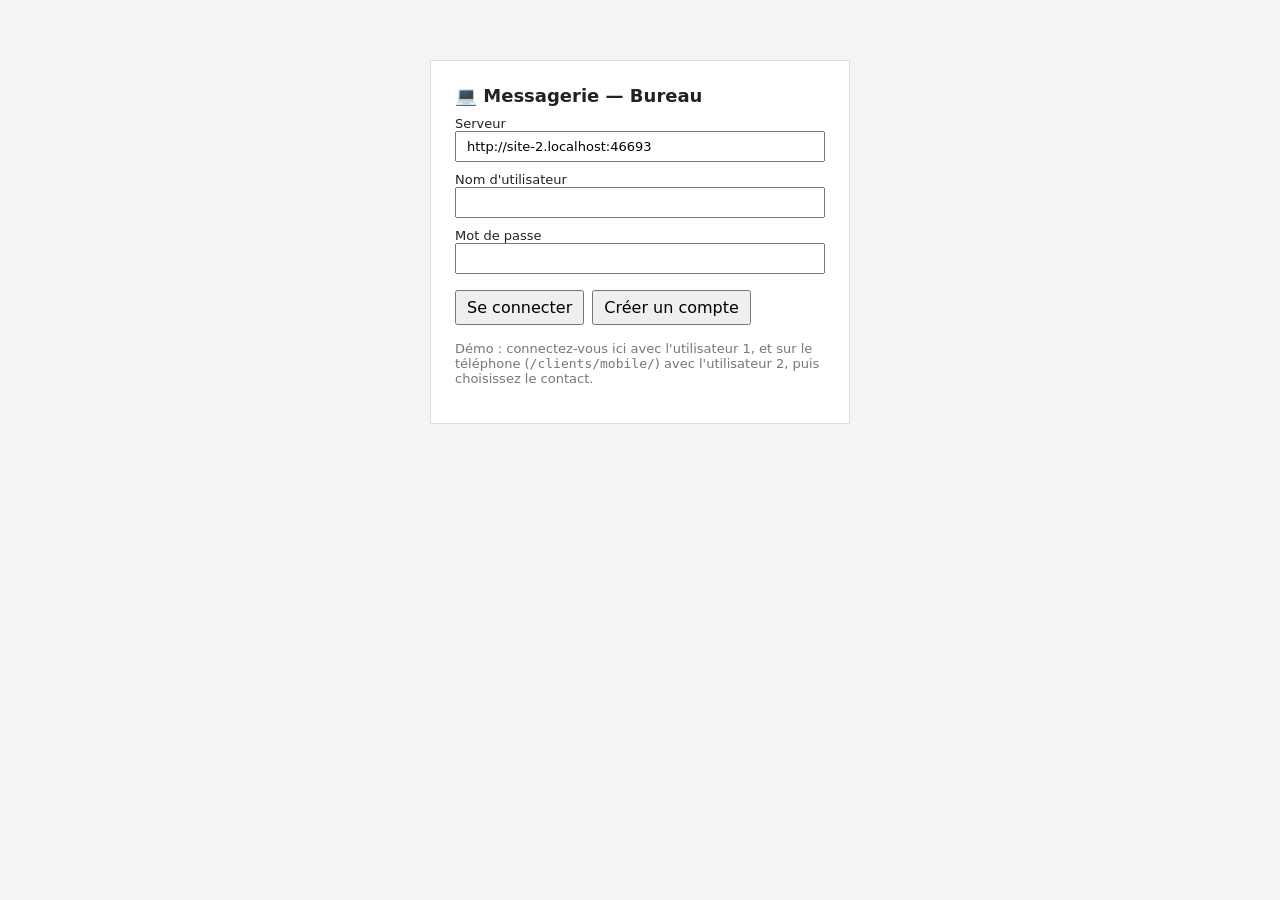
==== clients/desktop/index.html @ 05d437c6 "feat: client bureau, refonte du client mobile et logique d'interface commune - api.js : inscription," ====
<!DOCTYPE html>
<html lang="fr">
<head>
    <meta charset="UTF-8">
    <meta name="viewport" content="width=device-width, initial-scale=1.0">
    <title>Messagerie — Client Bureau</title>
    <style>
        * { box-sizing: border-box; }
        [hidden] { display: none !important; }
        body { margin: 0; font-family: system-ui, sans-serif; background: #f4f4f4; color: #222; }
        h1 { font-size: 18px; margin: 0; }
        h2 { font-size: 15px; margin: 0 0 8px; }
        input, button { font: inherit; padding: 6px 10px; }
        button { cursor: pointer; }
        .error { color: #c62828; }
        .online { color: #2e7d32; }
        .hint { color: #777; font-size: 13px; }

        /* Connexion */
        #authView { max-width: 420px; margin: 60px auto; background: #fff; padding: 24px; border: 1px solid #ddd; }
        #authForm label { display: block; margin-top: 10px; font-size: 13px; }
        #authForm input { width: 100%; }
        .actions { display: flex; gap: 8px; margin-top: 16px; }

        /* Messagerie : contacts à gauche, conversation à droite */
        #chatView { height: 100vh; display: grid; grid-template-rows: auto 1fr auto; }
        #chatView > header { display: flex; align-items: center; gap: 16px; padding: 10px 16px; background: #fff; border-bottom: 1px solid #ddd; }
        #chatView > header .spacer { flex: 1; }
        .layout { display: grid; grid-template-columns: 260px 1fr; min-height: 0; }
        aside { background: #fff; border-right: 1px solid #ddd; padding: 12px; overflow-y: auto; }
        #userList { list-style: none; margin: 0; padding: 0; }
        .contact { width: 100%; display: flex; align-items: center; gap: 8px; border: 1px solid transparent; background: none; text-align: left; }
        .contact:hover { background: #f0f0f0; }
        .contact.active { border-color: #1976d2; background: #e3f2fd; }
        .contact .name { flex: 1; }
        .dot { width: 10px; height: 10px; border-radius: 50%; background: #bbb; }
        .dot.online { background: #2e7d32; }
        .unread { background: #c62828; color: #fff; border-radius: 10px; padding: 0 7px; font-size: 12px; }

        main { display: flex; flex-direction: column; min-height: 0; }
        #emptyState { margin: auto; color: #777; }
        #conversation { display: flex; flex-direction: column; flex: 1; min-height: 0; }
        #conversation > header { padding: 10px 16px; background: #fff; border-bottom: 1px solid #ddd; }
        #messages { list-style: none; margin: 0; padding: 16px; flex: 1; overflow-y: auto; display: flex; flex-direction: column; gap: 6px; }
        .msg { max-width: 60%; padding: 6px 10px; border-radius: 8px; white-space: pre-wrap; word-wrap: break-word; }
        .msg.mine { align-self: flex-end; background: #1976d2; color: #fff; }
        .msg.theirs { align-self: flex-start; background: #fff; border: 1px solid #ddd; }
        .meta { font-size: 11px; opacity: .8; margin-top: 2px; text-align: right; }
        .status[data-statut="lu"] { font-weight: bold; }
        #typing, #composerError { margin: 0 16px; min-height: 18px; font-size: 13px; }
        #typing { color: #777; font-style: italic; }
        #sendForm { display: flex; gap: 8px; padding: 10px 16px; background: #fff; border-top: 1px solid #ddd; }
        #messageInput { flex: 1; }

        details { background: #fff; border-top: 1px solid #ddd; padding: 6px 16px; font-size: 12px; }
        #log { max-height: 120px; overflow-y: auto; margin: 6px 0 0; padding-left: 18px; }
    </style>
</head>
<body>
    <!-- 1. Connexion / création de compte (REST) -->
    <section id="authView">
        <h1>💻 Messagerie — Bureau</h1>
        <form id="authForm">
            <label>Serveur <input id="server" required></label>
            <label>Nom d'utilisateur <input id="username" required minlength="3" maxlength="50" autocomplete="username"></label>
            <label>Mot de passe <input id="password" type="password" required minlength="4" autocomplete="current-password"></label>
            <div class="actions">
                <button id="btnLogin" type="submit">Se connecter</button>
                <button id="btnRegister" type="submit">Créer un compte</button>
            </div>
            <p id="authMessage"></p>
        </form>
        <p class="hint">
            Démo : connectez-vous ici avec l'utilisateur 1, et sur le téléphone
            (<code>/clients/mobile/</code>) avec l'utilisateur 2, puis choisissez le contact.
        </p>
    </section>

    <!-- 2. Messagerie -->
    <section id="chatView" hidden>
        <header>
            <h1>💻 Messagerie</h1>
            <span>Connecté en tant que <strong id="meLabel"></strong></span>
            <span id="wsStatus"></span>
            <span class="spacer"></span>
            <button id="btnLogout">Se déconnecter</button>
        </header>

        <div class="layout">
            <aside>
                <h2>Contacts</h2>
                <ul id="userList"></ul>
                <p class="hint">Présence rafraîchie toutes les 5 s (GET /api/utilisateurs).</p>
                <p class="hint">Statuts : ✓ envoyé (stocké sur le serveur) · ✓✓ livré · <b>✓✓ lu</b></p>
            </aside>

            <main>
                <p id="emptyState">← Choisissez un contact pour afficher la conversation.</p>
                <div id="conversation" hidden>
                    <header><strong id="contactName"></strong> — <span id="contactPresence"></span></header>
                    <ul id="messages"></ul>
                    <p id="typing"></p>
                    <p id="composerError" class="error"></p>
                    <form id="sendForm">
                        <input id="messageInput" placeholder="Écrire un message…" autocomplete="off" maxlength="5000">
                        <button id="btnSend" type="submit">Envoyer</button>
                    </form>
                </div>
            </main>
        </div>

        <details>
            <summary>Journal des échanges (REST / WebSocket)</summary>
            <ol id="log" reversed></ol>
        </details>
    </section>

    <script type="module">
        import { initChat } from "../common/chat.js";
        initChat();
    </script>
</body>
</html>
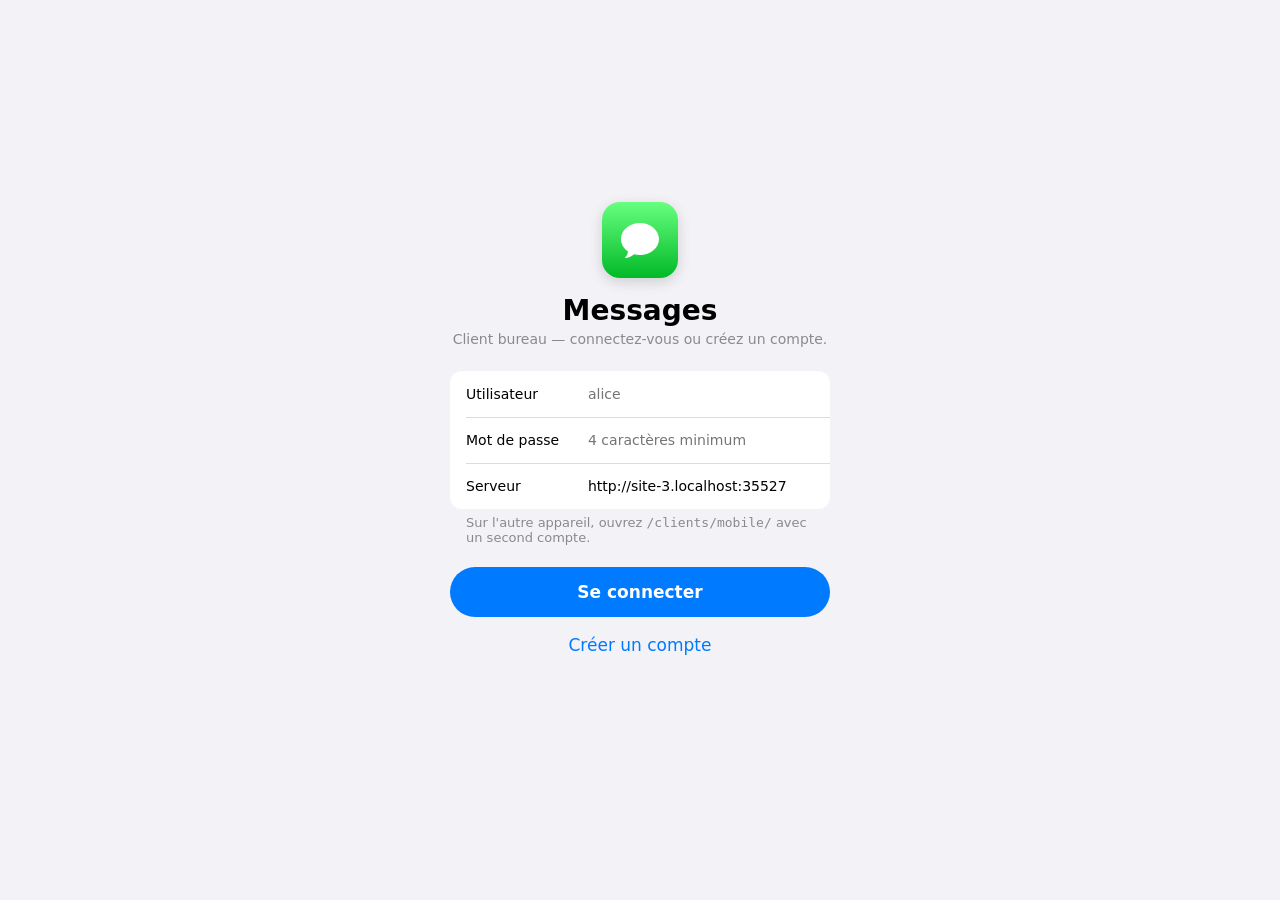
==== commit b102a8f6: "feat: interface des clients au style iMessage et panneau d'informations sur le contact" ====
--- a/clients/desktop/index.html
+++ b/clients/desktop/index.html
@@ -3,116 +3,154 @@
 <head>
     <meta charset="UTF-8">
     <meta name="viewport" content="width=device-width, initial-scale=1.0">
-    <title>Messagerie — Client Bureau</title>
+    <title>Messages — Client Bureau</title>
+    <link rel="stylesheet" href="../common/imessage.css">
     <style>
-        * { box-sizing: border-box; }
-        [hidden] { display: none !important; }
-        body { margin: 0; font-family: system-ui, sans-serif; background: #f4f4f4; color: #222; }
-        h1 { font-size: 18px; margin: 0; }
-        h2 { font-size: 15px; margin: 0 0 8px; }
-        input, button { font: inherit; padding: 6px 10px; }
-        button { cursor: pointer; }
-        .error { color: #c62828; }
-        .online { color: #2e7d32; }
-        .hint { color: #777; font-size: 13px; }
+        /* Mise en page de Messages sur macOS : barre latérale à gauche, conversation à droite */
+        body { font-size: 14px; overflow: hidden; }
 
-        /* Connexion */
-        #authView { max-width: 420px; margin: 60px auto; background: #fff; padding: 24px; border: 1px solid #ddd; }
-        #authForm label { display: block; margin-top: 10px; font-size: 13px; }
-        #authForm input { width: 100%; }
-        .actions { display: flex; gap: 8px; margin-top: 16px; }
+        #chatView { display: grid; grid-template-columns: 320px 1fr auto; height: 100vh; }
 
-        /* Messagerie : contacts à gauche, conversation à droite */
-        #chatView { height: 100vh; display: grid; grid-template-rows: auto 1fr auto; }
-        #chatView > header { display: flex; align-items: center; gap: 16px; padding: 10px 16px; background: #fff; border-bottom: 1px solid #ddd; }
-        #chatView > header .spacer { flex: 1; }
-        .layout { display: grid; grid-template-columns: 260px 1fr; min-height: 0; }
-        aside { background: #fff; border-right: 1px solid #ddd; padding: 12px; overflow-y: auto; }
-        #userList { list-style: none; margin: 0; padding: 0; }
-        .contact { width: 100%; display: flex; align-items: center; gap: 8px; border: 1px solid transparent; background: none; text-align: left; }
-        .contact:hover { background: #f0f0f0; }
-        .contact.active { border-color: #1976d2; background: #e3f2fd; }
-        .contact .name { flex: 1; }
-        .dot { width: 10px; height: 10px; border-radius: 50%; background: #bbb; }
-        .dot.online { background: #2e7d32; }
-        .unread { background: #c62828; color: #fff; border-radius: 10px; padding: 0 7px; font-size: 12px; }
+        aside {
+            display: flex;
+            flex-direction: column;
+            min-height: 0;
+            padding: 12px 10px 8px;
+            background: var(--sidebar-bg);
+            border-right: 0.5px solid var(--separator);
+        }
+        .sidebar-header { display: flex; align-items: center; gap: 10px; padding: 2px 4px 14px; }
+        .sidebar-header .avatar { width: 32px; height: 32px; font-size: 13px; }
+        .sidebar-header .me { flex: 1; min-width: 0; display: flex; flex-direction: column; }
+        #meLabel { font-weight: 600; font-size: 13px; }
 
-        main { display: flex; flex-direction: column; min-height: 0; }
-        #emptyState { margin: auto; color: #777; }
-        #conversation { display: flex; flex-direction: column; flex: 1; min-height: 0; }
-        #conversation > header { padding: 10px 16px; background: #fff; border-bottom: 1px solid #ddd; }
-        #messages { list-style: none; margin: 0; padding: 16px; flex: 1; overflow-y: auto; display: flex; flex-direction: column; gap: 6px; }
-        .msg { max-width: 60%; padding: 6px 10px; border-radius: 8px; white-space: pre-wrap; word-wrap: break-word; }
-        .msg.mine { align-self: flex-end; background: #1976d2; color: #fff; }
-        .msg.theirs { align-self: flex-start; background: #fff; border: 1px solid #ddd; }
-        .meta { font-size: 11px; opacity: .8; margin-top: 2px; text-align: right; }
-        .status[data-statut="lu"] { font-weight: bold; }
-        #typing, #composerError { margin: 0 16px; min-height: 18px; font-size: 13px; }
-        #typing { color: #777; font-style: italic; }
-        #sendForm { display: flex; gap: 8px; padding: 10px 16px; background: #fff; border-top: 1px solid #ddd; }
-        #messageInput { flex: 1; }
+        #userList { flex: 1; overflow-y: auto; display: flex; flex-direction: column; gap: 2px; }
+        .contact {
+            display: grid;
+            grid-template-columns: 10px 40px 1fr;
+            align-items: center;
+            gap: 8px;
+            width: 100%;
+            padding: 10px 10px 10px 4px;
+            border: 0;
+            border-radius: 10px;
+            background: none;
+            text-align: left;
+        }
+        .contact:not(.active):hover { background: rgba(0, 0, 0, 0.04); }
+        .contact.active { background: var(--selection); color: #fff; }
+        .contact.active .presence { color: rgba(255, 255, 255, 0.85); }
+        .contact .chevron { display: none; }
+        .row-text { display: flex; flex-direction: column; min-width: 0; }
+        .row-text .name { font-weight: 600; font-size: 14px; }
+        .row-text .presence { font-size: 13px; }
+        .unread-dot { width: 10px; height: 10px; border-radius: 50%; }
+        .unread-dot.visible { background: var(--blue); }
 
-        details { background: #fff; border-top: 1px solid #ddd; padding: 6px 16px; font-size: 12px; }
-        #log { max-height: 120px; overflow-y: auto; margin: 6px 0 0; padding-left: 18px; }
+        .journal { padding: 6px 4px 0; border-top: 0.5px solid var(--separator); }
+
+        main { position: relative; display: flex; flex-direction: column; min-width: 0; min-height: 0; }
+        #emptyState { margin: auto; color: var(--secondary); font-size: 15px; }
+        #conversation { flex: 1; display: flex; flex-direction: column; min-height: 0; }
+
+        /* En-tête centré (avatar puis nom dans une capsule), flottant au-dessus du fil */
+        .conv-bar { display: flex; justify-content: center; padding: 4px 0 2px; }
+        .contact-header .avatar { width: 44px; height: 44px; font-size: 17px; }
+        #thread { padding-top: 100px; }
+
+        /* Panneau d'informations à droite, comme dans Messages sur macOS */
+        #infoPanel { width: 340px; border-left: 0.5px solid var(--separator); }
+
+        .msg { font-size: 14px; max-width: 60%; }
     </style>
 </head>
 <body>
     <!-- 1. Connexion / création de compte (REST) -->
-    <section id="authView">
-        <h1>💻 Messagerie — Bureau</h1>
+    <section id="authView" class="auth">
+        <div class="app-icon" aria-hidden="true">
+            <svg viewBox="0 0 48 48"><path fill="#fff" d="M24 7C13.5 7 5 14.2 5 23.1c0 5 2.7 9.5 7 12.5-.3 2.6-1.6 4.9-3.4 6.5 3.7-.2 7-1.6 9.4-3.8 1.9.5 3.9.8 6 .8 10.5 0 19-7.2 19-16S34.5 7 24 7z"/></svg>
+        </div>
+        <h1>Messages</h1>
+        <p class="subtitle">Client bureau — connectez-vous ou créez un compte.</p>
         <form id="authForm">
-            <label>Serveur <input id="server" required></label>
-            <label>Nom d'utilisateur <input id="username" required minlength="3" maxlength="50" autocomplete="username"></label>
-            <label>Mot de passe <input id="password" type="password" required minlength="4" autocomplete="current-password"></label>
-            <div class="actions">
-                <button id="btnLogin" type="submit">Se connecter</button>
-                <button id="btnRegister" type="submit">Créer un compte</button>
+            <div class="form-group">
+                <div class="form-row">
+                    <label for="username">Utilisateur</label>
+                    <input id="username" required minlength="3" maxlength="50" autocomplete="username" placeholder="alice">
+                </div>
+                <div class="form-row">
+                    <label for="password">Mot de passe</label>
+                    <input id="password" type="password" required minlength="4" autocomplete="current-password" placeholder="4 caractères minimum">
+                </div>
+                <div class="form-row">
+                    <label for="server">Serveur</label>
+                    <input id="server" required>
+                </div>
             </div>
+            <p class="form-footnote">Sur l'autre appareil, ouvrez <code>/clients/mobile/</code> avec un second compte.</p>
+            <button id="btnLogin" class="btn-primary" type="submit">Se connecter</button>
+            <button id="btnRegister" class="btn-plain" type="submit">Créer un compte</button>
             <p id="authMessage"></p>
         </form>
-        <p class="hint">
-            Démo : connectez-vous ici avec l'utilisateur 1, et sur le téléphone
-            (<code>/clients/mobile/</code>) avec l'utilisateur 2, puis choisissez le contact.
-        </p>
     </section>
 
     <!-- 2. Messagerie -->
     <section id="chatView" hidden>
-        <header>
-            <h1>💻 Messagerie</h1>
-            <span>Connecté en tant que <strong id="meLabel"></strong></span>
-            <span id="wsStatus"></span>
-            <span class="spacer"></span>
-            <button id="btnLogout">Se déconnecter</button>
-        </header>
+        <aside>
+            <div class="sidebar-header">
+                <span id="meAvatar" class="avatar"></span>
+                <div class="me">
+                    <span id="meLabel"></span>
+                    <span id="wsStatus" class="ws-status"></span>
+                </div>
+                <button id="btnLogout" class="glass round" title="Se déconnecter" aria-label="Se déconnecter">
+                    <svg viewBox="0 0 24 24" fill="none" stroke="currentColor" stroke-width="1.8" stroke-linecap="round" stroke-linejoin="round"><path d="M14 4h4a2 2 0 0 1 2 2v12a2 2 0 0 1-2 2h-4"/><path d="M9 16l-4-4 4-4"/><path d="M5 12h10"/></svg>
+                </button>
+            </div>
+            <ul id="userList"></ul>
+            <details class="journal">
+                <summary>Journal REST / WebSocket</summary>
+                <ol id="log" reversed></ol>
+            </details>
+        </aside>
 
-        <div class="layout">
-            <aside>
-                <h2>Contacts</h2>
-                <ul id="userList"></ul>
-                <p class="hint">Présence rafraîchie toutes les 5 s (GET /api/utilisateurs).</p>
-                <p class="hint">Statuts : ✓ envoyé (stocké sur le serveur) · ✓✓ livré · <b>✓✓ lu</b></p>
-            </aside>
+        <main>
+            <p id="emptyState">Sélectionnez une conversation</p>
+            <div id="conversation" hidden>
+                <header class="conv-bar">
+                    <button id="btnContactInfo" class="contact-header" aria-controls="infoPanel" aria-expanded="false" title="Informations sur le contact">
+                        <span id="contactAvatar" class="avatar"></span>
+                        <span class="glass"><span id="contactName"></span><span class="chev">›</span></span>
+                        <span id="contactPresence" class="presence"></span>
+                    </button>
+                </header>
+                <div id="thread">
+                    <ul id="messages"></ul>
+                    <div id="typing" class="typing" hidden><span></span><span></span><span></span></div>
+                </div>
+                <p id="composerError"></p>
+                <form id="sendForm" class="composer">
+                    <div class="composer-field">
+                        <input id="messageInput" placeholder="Message" autocomplete="off" maxlength="5000">
+                        <button id="btnSend" type="submit" aria-label="Envoyer">
+                            <svg viewBox="0 0 14 14" fill="none" stroke="currentColor" stroke-width="2" stroke-linecap="round" stroke-linejoin="round"><path d="M7 12V2M2.5 6.5L7 2l4.5 4.5"/></svg>
+                        </button>
+                    </div>
+                </form>
+            </div>
+        </main>
 
-            <main>
-                <p id="emptyState">← Choisissez un contact pour afficher la conversation.</p>
-                <div id="conversation" hidden>
-                    <header><strong id="contactName"></strong> — <span id="contactPresence"></span></header>
-                    <ul id="messages"></ul>
-                    <p id="typing"></p>
-                    <p id="composerError" class="error"></p>
-                    <form id="sendForm">
-                        <input id="messageInput" placeholder="Écrire un message…" autocomplete="off" maxlength="5000">
-                        <button id="btnSend" type="submit">Envoyer</button>
-                    </form>
-                </div>
-            </main>
-        </div>
-
-        <details>
-            <summary>Journal des échanges (REST / WebSocket)</summary>
-            <ol id="log" reversed></ol>
-        </details>
+        <section id="infoPanel" aria-label="Informations sur le contact" hidden>
+            <button id="btnCloseInfo" class="glass round" aria-label="Fermer">
+                <svg viewBox="0 0 14 14" fill="none" stroke="currentColor" stroke-width="1.8" stroke-linecap="round"><path d="M2 2l10 10M12 2L2 12"/></svg>
+            </button>
+            <div class="info-head">
+                <span id="infoAvatar" class="avatar"></span>
+                <h2 id="infoName"></h2>
+                <span id="infoPresence" class="presence"></span>
+            </div>
+            <div id="infoBody"></div>
+        </section>
     </section>
 
     <script type="module">
--- a/clients/common/imessage.css
+++ b/clients/common/imessage.css
@@ -0,0 +1,408 @@
+/*
+ * Styles communs aux deux clients, calqués sur iMessage (macOS / iOS 26+).
+ * Chaque page ajoute sa propre mise en page (bureau : deux colonnes ; mobile : un écran à la fois).
+ */
+
+:root {
+    --blue: #007aff;
+    --green: #34c759;
+    --red: #ff3b30;
+    --bubble-sent: #0b84ff;
+    --bubble-received: #e9e9eb;
+    --text: #000;
+    --secondary: #8a8a8e;
+    --separator: rgba(60, 60, 67, 0.18);
+    --thread-bg: #fff;
+    --grouped-bg: #f2f2f7;
+    --cell-bg: #fff;
+    --sidebar-bg: #ececec;
+    --selection: #0a7aff;
+    --field-bg: rgba(255, 255, 255, 0.9);
+    --field-border: rgba(0, 0, 0, 0.12);
+    --glass-bg: rgba(255, 255, 255, 0.72);
+    --glass-border: rgba(0, 0, 0, 0.08);
+    --avatar: linear-gradient(180deg, #a5abb9, #858a97);
+    --disabled: #c7c7cc;
+    color-scheme: light dark;
+}
+
+@media (prefers-color-scheme: dark) {
+    :root {
+        --blue: #0a84ff;
+        --bubble-sent: #0a84ff;
+        --bubble-received: #3a3a3c;
+        --text: #fff;
+        --secondary: #98989f;
+        --separator: rgba(84, 84, 88, 0.6);
+        --thread-bg: #000;
+        --grouped-bg: #000;
+        --cell-bg: #1c1c1e;
+        --sidebar-bg: #232325;
+        --field-bg: rgba(44, 44, 46, 0.9);
+        --field-border: rgba(255, 255, 255, 0.12);
+        --glass-bg: rgba(58, 58, 60, 0.72);
+        --glass-border: rgba(255, 255, 255, 0.1);
+        --avatar: linear-gradient(180deg, #8e94a2, #6c717d);
+        --disabled: #48484a;
+    }
+}
+
+* { box-sizing: border-box; }
+[hidden] { display: none !important; }
+
+html, body { margin: 0; height: 100%; }
+body {
+    font-family: -apple-system, BlinkMacSystemFont, "SF Pro Text", "Helvetica Neue", system-ui, sans-serif;
+    color: var(--text);
+    background: var(--thread-bg);
+    -webkit-font-smoothing: antialiased;
+    -webkit-tap-highlight-color: transparent;
+}
+button, input { font: inherit; color: inherit; }
+button { cursor: pointer; }
+ul { list-style: none; margin: 0; padding: 0; }
+
+/* ---------- Boutons « Liquid Glass » (ronds ou en capsule) ---------- */
+
+.glass {
+    display: inline-flex;
+    align-items: center;
+    justify-content: center;
+    min-width: 36px;
+    height: 36px;
+    padding: 0 10px;
+    border-radius: 18px;
+    border: 0.5px solid var(--glass-border);
+    background: var(--glass-bg);
+    box-shadow: 0 2px 10px rgba(0, 0, 0, 0.08), inset 0 1px 0 rgba(255, 255, 255, 0.35);
+    -webkit-backdrop-filter: blur(20px) saturate(180%);
+    backdrop-filter: blur(20px) saturate(180%);
+    font-size: 15px;
+    font-weight: 500;
+}
+.glass.round { width: 36px; padding: 0; }
+.glass svg { width: 18px; height: 18px; }
+
+/* ---------- Avatars (contact sans photo : initiales sur dégradé gris) ---------- */
+
+.avatar {
+    display: inline-grid;
+    place-items: center;
+    flex: none;
+    width: 40px;
+    height: 40px;
+    border-radius: 50%;
+    background: var(--avatar);
+    color: #fff;
+    font-size: 16px;
+    font-weight: 600;
+    letter-spacing: 0.3px;
+}
+
+/* Présence (exigence de l'énoncé) : texte secondaire, avec un point vert si en ligne */
+.presence { color: var(--secondary); }
+.presence.online::before {
+    content: "";
+    display: inline-block;
+    width: 7px;
+    height: 7px;
+    margin-right: 5px;
+    border-radius: 50%;
+    background: var(--green);
+    vertical-align: 1px;
+}
+
+/* ---------- Fil de discussion ---------- */
+
+#thread {
+    flex: 1;
+    min-height: 0;
+    overflow-y: auto;
+    display: flex;
+    flex-direction: column;
+    padding: 8px 18px 12px;
+    background: var(--thread-bg);
+}
+#messages { display: flex; flex-direction: column; }
+
+.timestamp {
+    align-self: center;
+    margin: 14px 0 6px;
+    font-size: 11px;
+    color: var(--secondary);
+}
+.timestamp strong { font-weight: 600; }
+
+.msg {
+    position: relative;
+    z-index: 0; /* les « queues » (z-index: -1) passent sous le texte */
+    max-width: 70%;
+    margin-top: 2px;
+    padding: 7px 12px 8px;
+    border-radius: 18px;
+    line-height: 1.32;
+    white-space: pre-wrap;
+    overflow-wrap: anywhere;
+}
+.msg.first { margin-top: 8px; }
+.msg.mine { align-self: flex-end; background: var(--bubble-sent); color: #fff; }
+.msg.theirs { align-self: flex-start; background: var(--bubble-received); color: var(--text); }
+
+/* Queue de bulle : un arrondi de la couleur de la bulle, découpé par un second de la couleur du fond */
+.msg.tail::before,
+.msg.tail::after {
+    content: "";
+    position: absolute;
+    z-index: -1;
+    bottom: 0;
+    height: 20px;
+}
+.msg.mine.tail::before { right: -7px; width: 20px; background: var(--bubble-sent); border-bottom-left-radius: 16px 14px; }
+.msg.mine.tail::after { right: -26px; width: 26px; background: var(--thread-bg); border-bottom-left-radius: 10px; }
+.msg.theirs.tail::before { left: -7px; width: 20px; background: var(--bubble-received); border-bottom-right-radius: 16px 14px; }
+.msg.theirs.tail::after { left: -26px; width: 26px; background: var(--thread-bg); border-bottom-right-radius: 10px; }
+
+.receipt {
+    align-self: flex-end;
+    margin: 3px 4px 0 0;
+    font-size: 11px;
+    font-weight: 500;
+    color: var(--secondary);
+}
+
+/* Bulle « … » quand l'autre écrit */
+.typing {
+    position: relative;
+    align-self: flex-start;
+    display: flex;
+    gap: 4px;
+    margin: 8px 0 4px 6px;
+    padding: 12px 14px;
+    border-radius: 18px;
+    background: var(--bubble-received);
+}
+.typing::before,
+.typing::after {
+    content: "";
+    position: absolute;
+    border-radius: 50%;
+    background: var(--bubble-received);
+}
+.typing::before { width: 11px; height: 11px; left: -2px; bottom: -2px; }
+.typing::after { width: 5px; height: 5px; left: -6px; bottom: -6px; }
+.typing span {
+    width: 8px;
+    height: 8px;
+    border-radius: 50%;
+    background: var(--secondary);
+    animation: typing 1.2s infinite ease-in-out;
+}
+.typing span:nth-child(2) { animation-delay: 0.2s; }
+.typing span:nth-child(3) { animation-delay: 0.4s; }
+@keyframes typing {
+    0%, 60%, 100% { opacity: 0.35; }
+    30% { opacity: 1; }
+}
+
+/* ---------- Zone de saisie : capsule, flèche bleue visible seulement avec du texte ---------- */
+
+#composerError {
+    margin: 0;
+    padding: 0 20px;
+    font-size: 12px;
+    text-align: right;
+    color: var(--red);
+}
+#composerError:empty { display: none; }
+
+.composer {
+    display: flex;
+    align-items: center;
+    padding: 8px 16px 12px;
+    background: var(--thread-bg);
+}
+.composer-field {
+    flex: 1;
+    display: flex;
+    align-items: center;
+    min-height: 36px;
+    padding: 3px 3px 3px 14px;
+    border: 0.5px solid var(--field-border);
+    border-radius: 18px;
+    background: var(--field-bg);
+    box-shadow: 0 1px 8px rgba(0, 0, 0, 0.06);
+}
+#messageInput {
+    flex: 1;
+    min-width: 0;
+    padding: 4px 0;
+    border: 0;
+    outline: none;
+    background: transparent;
+}
+#messageInput::placeholder { color: var(--secondary); }
+#btnSend {
+    display: grid;
+    place-items: center;
+    flex: none;
+    width: 28px;
+    height: 28px;
+    padding: 0;
+    border: 0;
+    border-radius: 50%;
+    background: var(--blue);
+    color: #fff;
+}
+#btnSend svg { width: 14px; height: 14px; }
+#btnSend:disabled { background: var(--disabled); }
+#messageInput:placeholder-shown + #btnSend { visibility: hidden; }
+
+/* ---------- Connexion / création de compte (formulaire groupé façon Réglages) ---------- */
+
+.auth {
+    min-height: 100%;
+    display: flex;
+    flex-direction: column;
+    align-items: center;
+    justify-content: center;
+    padding: 32px 16px;
+    background: var(--grouped-bg);
+}
+.app-icon {
+    display: grid;
+    place-items: center;
+    width: 76px;
+    height: 76px;
+    border-radius: 18px;
+    background: linear-gradient(180deg, #67ff7f, #01b927);
+    box-shadow: 0 4px 14px rgba(0, 0, 0, 0.15);
+}
+.app-icon svg { width: 48px; height: 48px; }
+.auth h1 { margin: 16px 0 4px; font-size: 28px; font-weight: 700; }
+.auth .subtitle { margin: 0 0 24px; color: var(--secondary); text-align: center; }
+.auth form { width: 100%; max-width: 380px; display: flex; flex-direction: column; align-items: stretch; }
+
+.form-group {
+    overflow: hidden;
+    border-radius: 12px;
+    background: var(--cell-bg);
+}
+.form-row {
+    position: relative;
+    display: flex;
+    align-items: center;
+    min-height: 46px;
+    padding: 0 16px;
+}
+.form-row + .form-row::before {
+    content: "";
+    position: absolute;
+    top: 0;
+    left: 16px;
+    right: 0;
+    border-top: 0.5px solid var(--separator);
+}
+.form-row label { flex: none; width: 120px; }
+.form-row input { flex: 1; min-width: 0; border: 0; outline: none; background: transparent; }
+.form-footnote { margin: 6px 16px 22px; font-size: 13px; color: var(--secondary); }
+
+.btn-primary {
+    height: 50px;
+    border: 0;
+    border-radius: 25px;
+    background: var(--blue);
+    color: #fff;
+    font-size: 17px;
+    font-weight: 600;
+}
+.btn-plain {
+    margin-top: 6px;
+    padding: 12px;
+    border: 0;
+    background: none;
+    color: var(--blue);
+    font-size: 17px;
+}
+#authMessage { min-height: 20px; margin: 12px 0 0; text-align: center; font-size: 14px; }
+#authMessage.error { color: var(--red); }
+
+/* ---------- Journal REST / WebSocket (outil de démonstration, discret) ---------- */
+
+.journal { font-size: 11px; color: var(--secondary); }
+.journal summary { cursor: pointer; padding: 6px 0; }
+.journal ol { max-height: 140px; overflow-y: auto; margin: 0; padding-left: 18px; }
+.journal li.error { color: var(--red); }
+
+.ws-status { font-size: 12px; color: var(--secondary); }
+.ws-status.online { color: var(--green); }
+
+.hint { padding: 16px; font-size: 13px; color: var(--secondary); text-align: center; }
+
+/* ---------- En-tête de conversation : flotte au-dessus du fil, avec flou (verre) ---------- */
+
+#conversation { position: relative; }
+.conv-bar {
+    position: absolute;
+    top: 0;
+    left: 0;
+    right: 0;
+    z-index: 2;
+    background: color-mix(in srgb, var(--thread-bg) 72%, transparent);
+    -webkit-backdrop-filter: blur(20px) saturate(180%);
+    backdrop-filter: blur(20px) saturate(180%);
+}
+
+/* Zone cliquable avatar + nom : fond « verre » au survol, ouvre le panneau d'informations */
+.contact-header {
+    display: flex;
+    flex-direction: column;
+    align-items: center;
+    padding: 6px 16px 5px;
+    border: 0.5px solid transparent;
+    border-radius: 20px;
+    background: transparent;
+    transition: background 0.15s, box-shadow 0.15s, border-color 0.15s;
+}
+.contact-header:hover,
+.contact-header[aria-expanded="true"] {
+    border-color: var(--glass-border);
+    background: var(--glass-bg);
+    box-shadow: 0 4px 18px rgba(0, 0, 0, 0.1), inset 0 1px 0 rgba(255, 255, 255, 0.35);
+    -webkit-backdrop-filter: blur(24px) saturate(180%);
+    backdrop-filter: blur(24px) saturate(180%);
+}
+.contact-header .avatar { position: relative; z-index: 1; }
+.contact-header .glass { margin-top: -6px; height: 28px; padding: 0 12px; font-size: 14px; font-weight: 600; }
+.contact-header .glass .chev { margin-left: 4px; color: var(--secondary); font-weight: 400; }
+#contactPresence { margin-top: 3px; font-size: 11px; }
+
+/* ---------- Panneau d'informations sur le contact ---------- */
+
+#infoPanel {
+    position: relative;
+    overflow-y: auto;
+    padding: 14px 16px 24px;
+    background: var(--grouped-bg);
+}
+#btnCloseInfo { position: absolute; top: 12px; left: 12px; }
+#btnCloseInfo svg { width: 14px; height: 14px; }
+.info-head { display: flex; flex-direction: column; align-items: center; padding: 10px 0 18px; }
+.info-head .avatar { width: 84px; height: 84px; font-size: 34px; }
+#infoName { margin: 10px 0 2px; font-size: 26px; font-weight: 700; text-align: center; overflow-wrap: anywhere; }
+#infoPresence { font-size: 13px; }
+
+.info-section { margin-bottom: 18px; }
+.info-title {
+    margin: 0 16px 6px;
+    font-size: 12px;
+    font-weight: 400;
+    text-transform: uppercase;
+    letter-spacing: 0.3px;
+    color: var(--secondary);
+}
+.info-section .form-row { gap: 12px; min-height: 44px; }
+.info-label { flex: 1; }
+.info-value { color: var(--secondary); text-align: right; }
+.info-value.mono { font-family: ui-monospace, "SF Mono", Menlo, monospace; font-size: 12px; }
+.info-value.online-text { color: var(--green); }
+.info-section .form-footnote { margin-bottom: 0; }
